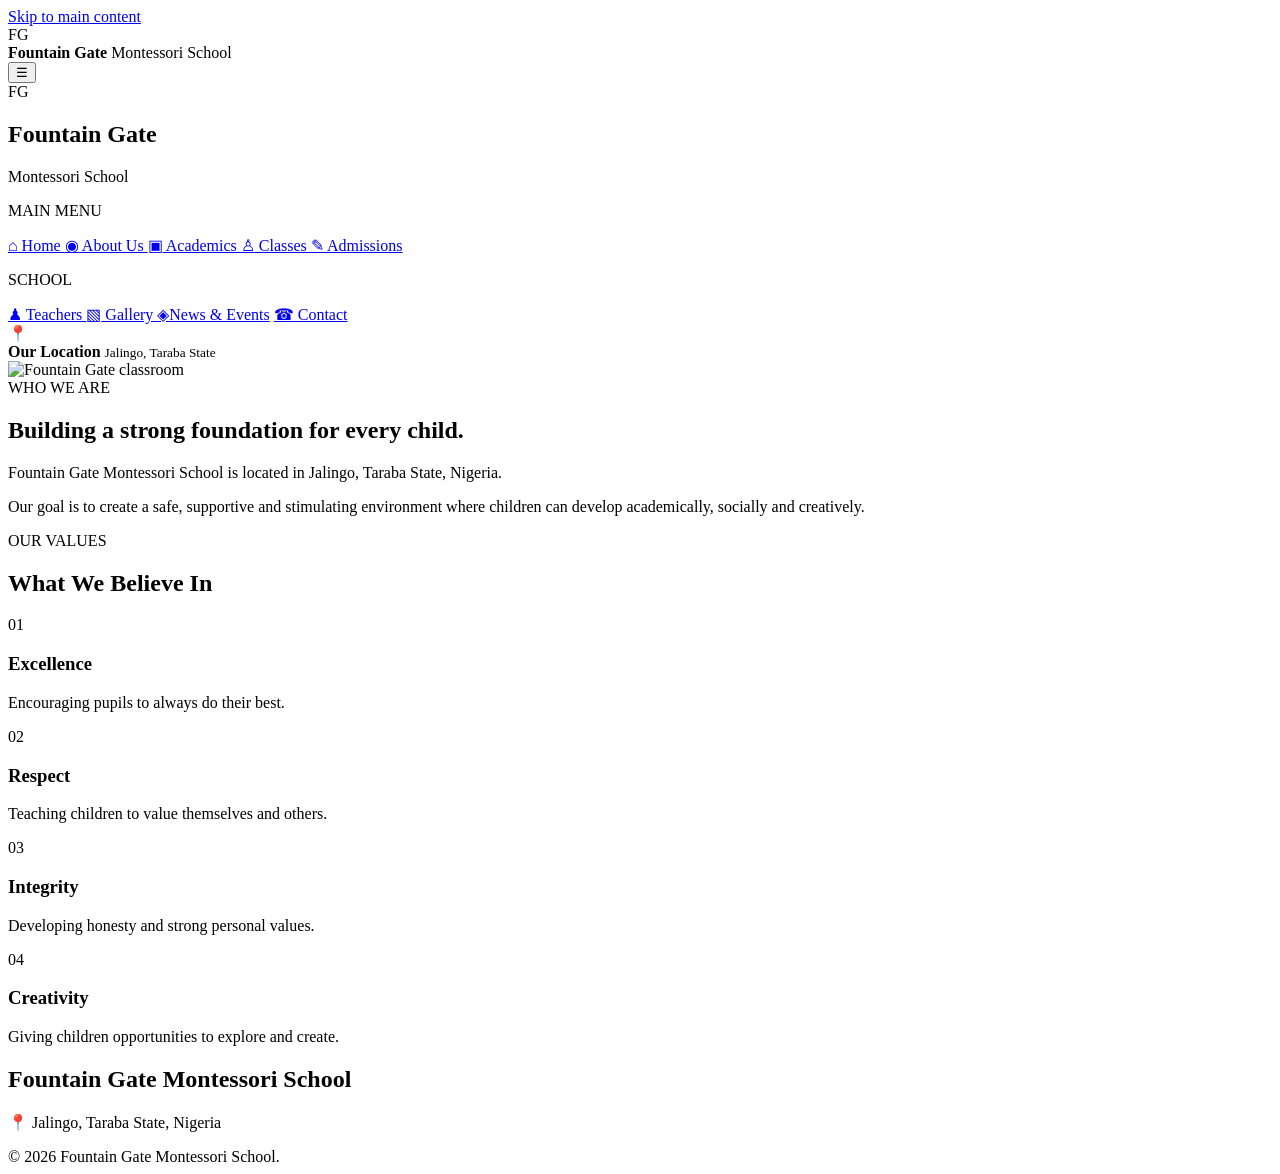
==== about.html @ 3d27c5d1 "Add files via upload" ====
<!DOCTYPE html>
<html lang="en">

<head>

    <meta charset="UTF-8">

    <meta name="viewport"
          content="width=device-width, initial-scale=1.0">

    <title>About Us | Fountain Gate Montessori School</title>

    <meta name="description" content="About Us: Fountain Gate Montessori School, Jalingo, Taraba State, Nigeria.">
<link rel="stylesheet" href="css/style.css">
<link rel="stylesheet" href="https://cdnjs.cloudflare.com/ajax/libs/font-awesome/6.5.2/css/all.min.css">
<link href="https://fonts.googleapis.com/css2?family=Poppins:wght@400;500;600;700;800&display=swap" rel="stylesheet">
</head>

<body>
<a class="skip" href="#main">Skip to main content</a>

<header class="mobile-header">

    <div class="mobile-logo">

        <div class="logo-box">FG</div>

        <div>
            <strong>Fountain Gate</strong>
            <span>Montessori School</span>
        </div>

    </div>

    <button type="button" class="menu-btn" id="menuBtn" aria-label="Open menu" aria-expanded="false" aria-controls="sidebar">
        ☰
    </button>

</header>


<aside class="sidebar" id="sidebar">

    <div class="sidebar-logo">

        <div class="sidebar-logo-icon">FG</div>

        <div>
            <h2>Fountain Gate</h2>
            <span>Montessori School</span>
        </div>

    </div>


    <nav class="sidebar-nav">

        <p class="nav-title">MAIN MENU</p>

        <a href="index.html" class="nav-item">
            <span class="nav-icon">⌂</span>
            Home
        </a>

        <a href="about.html" class="nav-item active">
            <span class="nav-icon">◉</span>
            About Us
        </a>

        <a href="academics.html" class="nav-item">
            <span class="nav-icon">▣</span>
            Academics
        </a>

        <a href="classes.html" class="nav-item">
            <span class="nav-icon">♙</span>
            Classes
        </a>

        <a href="admissions.html" class="nav-item">
            <span class="nav-icon">✎</span>
            Admissions
        </a>

        <p class="nav-title second-title">SCHOOL</p>

        <a href="teachers.html" class="nav-item">
            <span class="nav-icon">♟</span>
            Teachers
        </a>

        <a href="gallery.html" class="nav-item">
            <span class="nav-icon">▧</span>
            Gallery
        </a>
<a href="news-events.html" class="nav-item"><span class="nav-icon">◈</span><span>News &amp; Events</span></a>


        <a href="contact.html" class="nav-item">
            <span class="nav-icon">☎</span>
            Contact
        </a>

    </nav>


    <div class="sidebar-bottom">

        <div class="location-box">

            <span class="location-icon">📍</span>

            <div>
                <strong>Our Location</strong>
                <small>Jalingo, Taraba State</small>
            </div>

        </div>

    </div>

</aside>


<div class="overlay" id="overlay"></div>


<main class="main-content" id="main">

    <section class="section white-section">

        <div class="about-grid">

            <div class="about-image">

                <img loading="lazy" src="https://plus.unsplash.com/premium_photo-1680807869780-e0876a6f3cd5?w=500&auto=format&fit=crop&q=60&ixlib=rb-4.1.0&ixid=M3wxMjA3fDB8MHxzZWFyY2h8MXx8Y2xhc3Nyb29tfGVufDB8fDB8fHww"
                     alt="Fountain Gate classroom">

            </div>


            <div class="about-text">

                <span class="red-label">
                    WHO WE ARE
                </span>

                <h2>
                    Building a strong foundation
                    for every child.
                </h2>

                <p>
                    Fountain Gate Montessori School is
                    located in Jalingo, Taraba State,
                    Nigeria.
                </p>

                <p>
                    Our goal is to create a safe,
                    supportive and stimulating environment
                    where children can develop academically,
                    socially and creatively.
                </p>

            </div>

        </div>

    </section>


    <section class="section">

        <div class="section-heading">

            <span>OUR VALUES</span>

            <h2>
                What We Believe In
            </h2>

        </div>


        <div class="card-grid">

            <div class="info-card">
                <div class="card-icon">01</div>
                <h3>Excellence</h3>
                <p>
                    Encouraging pupils to always do
                    their best.
                </p>
            </div>

            <div class="info-card">
                <div class="card-icon">02</div>
                <h3>Respect</h3>
                <p>
                    Teaching children to value
                    themselves and others.
                </p>
            </div>

            <div class="info-card">
                <div class="card-icon">03</div>
                <h3>Integrity</h3>
                <p>
                    Developing honesty and strong
                    personal values.
                </p>
            </div>

            <div class="info-card">
                <div class="card-icon">04</div>
                <h3>Creativity</h3>
                <p>
                    Giving children opportunities
                    to explore and create.
                </p>
            </div>

        </div>

    </section>


    <footer>

        <div class="footer-inner">

            <h2>
                Fountain Gate Montessori School
            </h2>

            <p>
                📍 Jalingo, Taraba State, Nigeria
            </p>

        </div>

        <div class="copyright">
            © 2026 Fountain Gate Montessori School.
        </div>

    </footer>

</main>


<script src="js/script.js"></script>
</body>

</html>
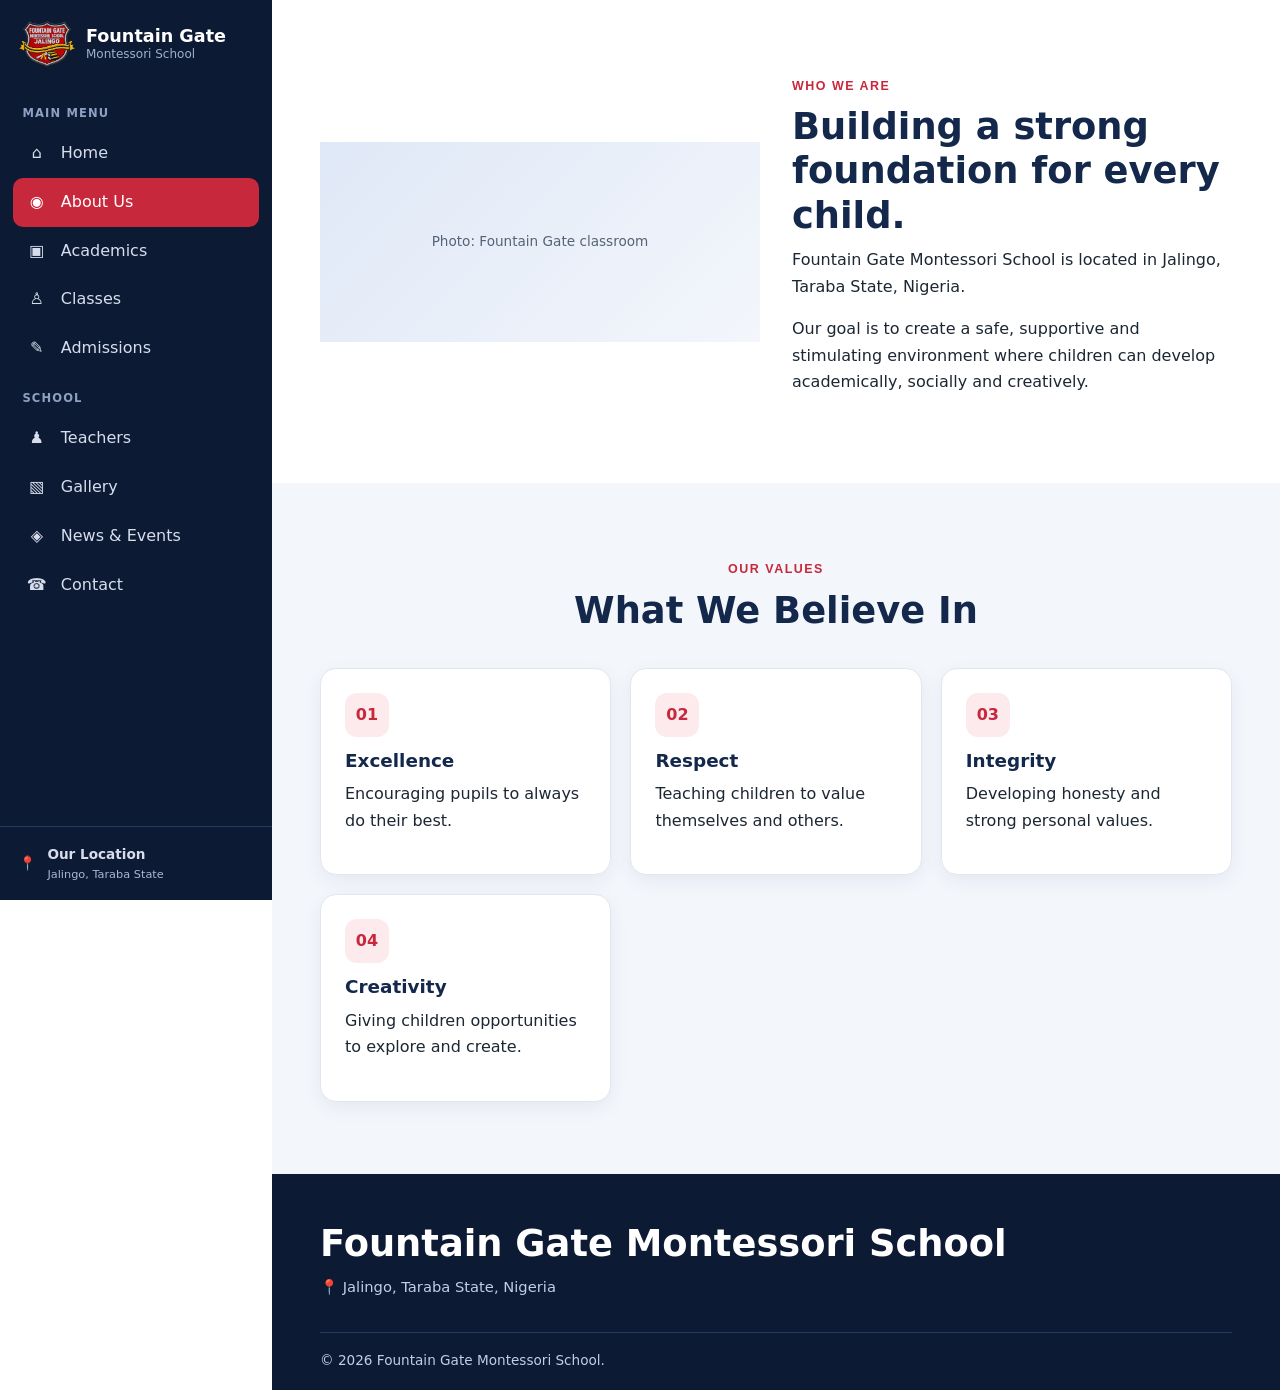
==== commit 3d37c5f3: "Add files via upload" ====
--- a/about.html
+++ b/about.html
@@ -14,6 +14,10 @@
 <link rel="stylesheet" href="css/style.css">
 <link rel="stylesheet" href="https://cdnjs.cloudflare.com/ajax/libs/font-awesome/6.5.2/css/all.min.css">
 <link href="https://fonts.googleapis.com/css2?family=Poppins:wght@400;500;600;700;800&display=swap" rel="stylesheet">
+<link rel="icon" href="images/favicon.ico" sizes="any">
+<link rel="icon" type="image/png" sizes="32x32" href="images/favicon-32.png">
+<link rel="apple-touch-icon" href="images/apple-touch-icon.png">
+<meta name="theme-color" content="#0d1a33">
 </head>
 
 <body>
@@ -23,7 +27,7 @@
 
     <div class="mobile-logo">
 
-        <div class="logo-box">FG</div>
+        <div class="logo-box"><img src="images/logo.png" alt="" width="54" height="45"></div>
 
         <div>
             <strong>Fountain Gate</strong>
@@ -43,7 +47,7 @@
 
     <div class="sidebar-logo">
 
-        <div class="sidebar-logo-icon">FG</div>
+        <div class="sidebar-logo-icon"><img src="images/logo.png" alt="" width="54" height="45"></div>
 
         <div>
             <h2>Fountain Gate</h2>
--- a/css/style.css
+++ b/css/style.css
@@ -0,0 +1,167 @@
+/* ============================================================
+   FOUNTAIN GATE MONTESSORI SCHOOL: one stylesheet for all pages
+   Change brand colors in :root. Everything else follows.
+   ============================================================ */
+:root{--navy:#14284b;--navy2:#0d1a33;--red:#c8283c;--soft:#f3f6fb;--line:#e1e7f0;--ink:#1c2733;--muted:#566377;--w:272px;--r:16px}
+*{box-sizing:border-box}
+html{scroll-behavior:smooth;scroll-padding-top:80px}
+body{margin:0;font:400 1rem/1.65 Poppins,system-ui,sans-serif;color:var(--ink);background:#fff}
+img{max-width:100%;display:block}
+a{color:inherit}
+h1,h2,h3,h4{line-height:1.2;margin:0 0 .6rem;color:var(--navy)}
+h1{font-size:clamp(2rem,5vw,3.3rem);font-weight:800}
+h2{font-size:clamp(1.5rem,3.5vw,2.3rem);font-weight:700}
+h3{font-size:1.15rem;font-weight:600}
+p{margin:0 0 1rem}
+:focus-visible{outline:3px solid var(--red);outline-offset:2px}
+.skip{position:absolute;left:-999px;top:0;z-index:300;background:var(--red);color:#fff;padding:.6rem 1rem}
+.skip:focus{left:0}
+
+/* ---------- mobile header, sidebar, overlay ---------- */
+.mobile-header{position:sticky;top:0;z-index:60;display:flex;justify-content:space-between;align-items:center;padding:.6rem 1rem;background:#fff;border-bottom:1px solid var(--line)}
+.mobile-logo,.sidebar-logo,.footer-logo{display:flex;gap:.7rem;align-items:center;line-height:1.25}
+.mobile-logo span,.sidebar-logo span,.footer-logo span{display:block;font-size:.75rem;color:var(--muted)}
+.logo-box,.sidebar-logo-icon,.footer-logo-icon,.footer-logo-box{display:grid;place-items:center;min-width:42px;height:42px;padding:0 .4rem;border-radius:12px;background:var(--red);color:#fff;font-weight:800;font-size:.85rem}
+.sidebar{position:fixed;inset:0 auto 0 0;width:var(--w);max-width:85vw;background:var(--navy2);color:#d6deee;z-index:80;display:flex;flex-direction:column;transform:translateX(-100%);transition:transform .25s;overflow-y:auto}
+.sidebar.open{transform:none}
+.overlay{position:fixed;inset:0;background:rgba(0,0,0,.5);z-index:70;display:none}
+.overlay.show{display:block}
+.sidebar-logo{padding:1.3rem 1.2rem}
+.sidebar-logo h2{color:#fff;font-size:1.1rem;margin:0}
+.sidebar-logo span{color:#9fb0cf}
+.sidebar-nav{padding:0 .8rem;flex:1}
+.nav-title{font-size:.72rem;letter-spacing:.1em;text-transform:uppercase;color:#8ea0c4;margin:1rem .6rem .4rem;font-weight:600}
+.nav-item{display:flex;align-items:center;gap:.8rem;padding:.7rem .8rem;border-radius:10px;text-decoration:none;color:#d6deee;font-weight:500}
+.nav-item:hover{background:#1c3260}
+.nav-item.active{background:var(--red);color:#fff}
+.nav-icon{width:1.4rem;text-align:center}
+.sidebar-bottom{padding:1rem 1.2rem;border-top:1px solid #243a66;font-size:.85rem}
+.sidebar .location-box{display:flex;gap:.7rem;align-items:center}
+.sidebar small,.sidebar-year{display:block;color:#a9b8d6}
+@media(min-width:992px){.sidebar{transform:none}.mobile-header,.overlay{display:none!important}.main-content{margin-left:var(--w)}}
+
+/* ---------- sections ---------- */
+main>section{padding:clamp(2.5rem,6vw,4.5rem) clamp(1rem,4vw,3rem)}
+.section{background:var(--soft)}
+.white-section{background:#fff}
+.section-heading{text-align:center;max-width:680px;margin:0 auto 2.2rem}
+.section-heading p{color:var(--muted)}
+.small-heading,.red-label,.section-heading>span,.footer-label,[class$="-text"]>span:first-child,[class$="-info"]>span:first-child,[class$="-content"]>span:first-child,[class$="-box"]>div>span:first-child{display:inline-block;color:var(--red);font:700 .78rem/1 Poppins,sans-serif;letter-spacing:.12em;margin-bottom:.8rem}
+[class$="-container"],.about-grid{max-width:1100px;margin:0 auto;display:grid;grid-template-columns:repeat(auto-fit,minmax(300px,1fr));gap:2rem;align-items:center}
+.card-grid,[class$="-grid"]:not(.about-grid){display:grid;gap:1.2rem;grid-template-columns:repeat(auto-fit,minmax(240px,1fr));max-width:1100px;margin:0 auto}
+[class$="-list"]{display:grid;gap:.8rem;max-width:1100px;margin:0 auto}
+ul[class$="-list"]{list-style:none;padding:0}
+.about-image img{border-radius:var(--r);width:100%;aspect-ratio:4/3;object-fit:cover}
+
+/* ---------- heroes ---------- */
+section[class$="-hero"]{background:linear-gradient(135deg,var(--navy2),var(--navy) 60%,#27437a);color:#e9eefb;padding:clamp(3rem,8vw,6rem) clamp(1rem,4vw,3rem)}
+section[class$="-hero"]>div{max-width:1100px;margin:auto}
+section[class$="-hero"] h1{color:#fff}
+section[class$="-hero"] strong{color:#ff9aa7}
+section[class$="-hero"] p{max-width:60ch;color:#d3ddf2}
+.hero{background:linear-gradient(135deg,#eaf0fa,#fff)}
+.hero-content{max-width:1100px;margin:auto;display:grid;grid-template-columns:repeat(auto-fit,minmax(300px,1fr));gap:2.5rem;align-items:center}
+.hero h1 span{display:block;color:var(--red)}
+.hero-buttons,.hero-details,.cta-buttons,.application-actions,.quick-actions,.gallery-actions,.news-actions{display:flex;flex-wrap:wrap;gap:.8rem;margin-top:1.4rem}
+.hero-details{color:var(--muted);font-size:.92rem;gap:1.4rem}
+.hero-image{position:relative}
+.hero-image img{border-radius:24px;width:100%;aspect-ratio:4/3;object-fit:cover}
+.hero-floating-card{position:absolute;left:1rem;bottom:-1rem;display:flex;gap:.7rem;align-items:center;background:#fff;padding:.8rem 1.1rem;border:0;border-radius:14px;box-shadow:0 10px 30px rgba(20,40,75,.18)}
+.hero-floating-card small{display:block;color:var(--muted)}
+.star{color:var(--red);font-size:1.5rem}
+
+/* ---------- buttons ---------- */
+[class*="btn"],[class$="button"],.cta-apply,.cta-contact,.quick-phone,.quick-email{display:inline-flex;align-items:center;justify-content:center;gap:.5rem;padding:.8rem 1.5rem;border-radius:999px;border:2px solid var(--red);background:var(--red);color:#fff;font:600 .95rem Poppins,sans-serif;text-decoration:none;cursor:pointer;transition:transform .15s,background .15s}
+[class*="btn"]:hover,[class$="button"]:hover,.quick-phone:hover,.quick-email:hover{transform:translateY(-2px);background:#a91f31}
+.quick-phone:hover,.quick-email:hover{color:#fff}
+[class*="outline"]{background:transparent;color:var(--navy);border-color:var(--navy)}
+[class*="outline"]:hover{background:var(--navy);color:#fff}
+.white-btn,.phone-button,.quick-phone,.quick-email,.cta-contact{background:#fff;color:var(--navy);border-color:#fff}
+.menu-btn{width:44px;height:44px;padding:0;font-size:1.3rem;background:#fff;color:var(--navy);border:1px solid var(--line);border-radius:10px}
+.menu-btn:hover{background:var(--soft);transform:none}
+.map-btn{margin-top:1rem}
+
+/* ---------- cards ---------- */
+.info-card,[class$="-card"]{background:#fff;border:1px solid var(--line);border-radius:var(--r);padding:1.5rem;box-shadow:0 6px 20px rgba(20,40,75,.06)}
+.news-card,.teacher-card{padding:0;overflow:hidden}
+.news-content,.teacher-info{padding:1.3rem}
+.news-image img,.teacher-image img{width:100%;height:210px;object-fit:cover}
+.teacher-image{background:var(--soft);min-height:120px}
+.teacher-role,.news-category{display:inline-block;color:var(--red);font-weight:600;font-size:.85rem}
+.teacher-tags{display:flex;flex-wrap:wrap;gap:.4rem}
+.teacher-tags span{background:#eef3fb;padding:.2rem .7rem;border-radius:99px;font-size:.78rem}
+.card-icon,[class$="-number"],.learning-icon,.requirement-icon,.event-icon{display:inline-grid;place-items:center;min-width:44px;height:44px;padding:0 .5rem;border-radius:12px;background:#fdeaed;color:var(--red);font-weight:700;margin-bottom:.8rem}
+.stat-number,.anniversary-number{display:block;background:none;height:auto;padding:0;font-size:2.2rem;font-weight:800}
+.requirement-item,.value-item{display:flex;gap:.9rem;align-items:flex-start}
+.event-card{display:grid;grid-template-columns:90px 1fr;gap:1.2rem;align-items:center}
+.event-date{background:var(--navy);color:#fff;border-radius:14px;text-align:center;padding:.7rem}
+.event-date strong{display:block;font-size:1.6rem;line-height:1.1}
+.event-date span{font-size:.7rem;letter-spacing:.08em}
+.events-list{max-width:900px}
+
+/* ---------- gallery ---------- */
+.gallery-container{display:grid;grid-template-columns:repeat(auto-fill,minmax(250px,1fr));grid-auto-rows:240px;gap:1rem}
+.gallery-item{position:relative;overflow:hidden;border-radius:var(--r);background:var(--soft);cursor:zoom-in}
+.gallery-item.large{grid-column:span 2}
+@media(max-width:600px){.gallery-item.large{grid-column:auto}}
+.gallery-item img{width:100%;height:100%;object-fit:cover;transition:transform .4s}
+.gallery-item:hover img{transform:scale(1.05)}
+.gallery-overlay{position:absolute;inset:auto 0 0 0;padding:1rem;color:#fff;background:linear-gradient(transparent,rgba(8,16,36,.88))}
+.gallery-overlay h3{color:#fff;margin:0}
+.gallery-overlay p{margin:0;font-size:.85rem}
+.gallery-overlay span{font-size:.75rem;opacity:.85}
+.img-missing{display:grid;place-items:center;width:100%;height:100%;min-height:200px;background:linear-gradient(135deg,#dfe8f7,#f3f6fb);color:var(--muted);font-size:.85rem;text-align:center;padding:1rem;border-radius:inherit}
+.lightbox{position:fixed;inset:0;background:rgba(5,10,25,.93);display:none;place-items:center;z-index:300;padding:1rem}
+.lightbox.show{display:grid}
+.lightbox img{max-height:85vh;max-width:95vw;border-radius:12px}
+.lightbox button{position:absolute;top:1rem;right:1rem;width:44px;height:44px;border-radius:50%;border:0;background:#fff;color:var(--navy);font-size:1.6rem;cursor:pointer}
+.life-points{display:grid;grid-template-columns:repeat(2,1fr);gap:1rem}
+.life-points>div{background:rgba(255,255,255,.1);padding:1rem;border-radius:12px}
+.life-points strong{display:block;color:#ff9aa7}
+
+/* ---------- dark call-to-action boxes ---------- */
+[class$="cta-box"],.application-box,.quick-contact-container,.school-life-container{background:var(--navy);color:#dbe4f7;border-radius:24px;padding:clamp(1.5rem,4vw,3rem)}
+[class$="cta-box"],.application-box{max-width:1100px;margin:0 auto;display:grid;grid-template-columns:repeat(auto-fit,minmax(280px,1fr));gap:1.5rem;align-items:center}
+[class$="cta-box"] h2,.application-box h2,.quick-contact-container h2,.school-life-container h2{color:#fff}
+[class$="cta-box"] span:first-child,.application-box span:first-child,.quick-contact-container span:first-child,.school-life-container span:first-child{color:#ff9aa7}
+[class$="cta-box"] [class*="outline"],.application-box [class*="outline"],section[class$="-hero"] [class*="outline"]{color:#fff;border-color:#fff}
+[class$="cta-box"] [class*="outline"]:hover,section[class$="-hero"] [class*="outline"]:hover{background:#fff;color:var(--navy)}
+section[class$="-hero"] span:first-child{color:#ff9aa7}
+
+/* ---------- contact & forms ---------- */
+.contact-form{display:grid;gap:1rem}
+.form-row{display:grid;grid-template-columns:repeat(auto-fit,minmax(220px,1fr));gap:1rem}
+.form-group label{display:block;font-weight:600;margin-bottom:.3rem;font-size:.92rem}
+input,select,textarea{width:100%;font:inherit;padding:.75rem .9rem;border:2px solid var(--line);border-radius:12px;background:#fff;color:var(--ink)}
+input:focus,select:focus,textarea:focus{border-color:var(--navy);outline:3px solid rgba(200,40,60,.25);outline-offset:0}
+.form-group.invalid input,.form-group.invalid select,.form-group.invalid textarea{border-color:#b3261e}
+.err{color:#b3261e;font-size:.85rem;margin:.25rem 0 0}
+.req{color:#b3261e}
+.form-status{padding:.9rem 1rem;border-radius:12px;font-weight:500}
+.form-status[hidden]{display:none}
+.form-status.ok{background:#e3f5e8;color:#12401f}
+.form-status.bad{background:#fbe3e1;color:#6b1410}
+.form-status.info{background:#e6eefb;color:#14284b}
+.location-box-large{background:var(--soft);border-radius:var(--r);padding:1.5rem}
+.location-details>div{display:flex;gap:.9rem;margin-bottom:1rem}
+.location-details i{color:var(--red);margin-top:.35rem}
+.location-details p{margin:0;overflow-wrap:anywhere}
+.location-placeholder{display:grid;place-items:center;gap:.4rem;min-height:130px;background:#dfe8f7;border-radius:12px;color:var(--navy);font-weight:600}
+
+/* ---------- footers ---------- */
+footer{background:var(--navy2);color:#c3cee6;padding:3rem clamp(1rem,4vw,3rem) 1.2rem;font-size:.92rem}
+footer h2,footer h3,footer h4{color:#fff}
+footer a{text-decoration:none;color:#c3cee6}
+footer a:hover{color:#fff;text-decoration:underline}
+footer span{color:#a9b8d6}
+.footer-container,.footer-inner{align-items:start}
+.footer-container{grid-template-columns:repeat(auto-fit,minmax(200px,1fr))}
+.footer-column{display:flex;flex-direction:column;gap:.5rem}
+.footer-socials{display:flex;gap:.6rem}
+.footer-socials a{display:grid;place-items:center;width:40px;height:40px;border-radius:50%;background:#1c3260}
+.footer-bottom,.copyright{max-width:1100px;margin:2rem auto 0;padding-top:1rem;border-top:1px solid #243a66;display:flex;flex-wrap:wrap;justify-content:space-between;gap:.5rem;font-size:.85rem}
+@media(prefers-reduced-motion:reduce){*{transition:none!important;scroll-behavior:auto!important}}
+
+/* school logo badge */
+.logo-box,.sidebar-logo-icon,.footer-logo-icon{background:none;padding:0;min-width:0;width:auto;height:auto;overflow:visible}
+.logo-box img,.sidebar-logo-icon img,.footer-logo-icon img{display:block;height:46px;width:auto}
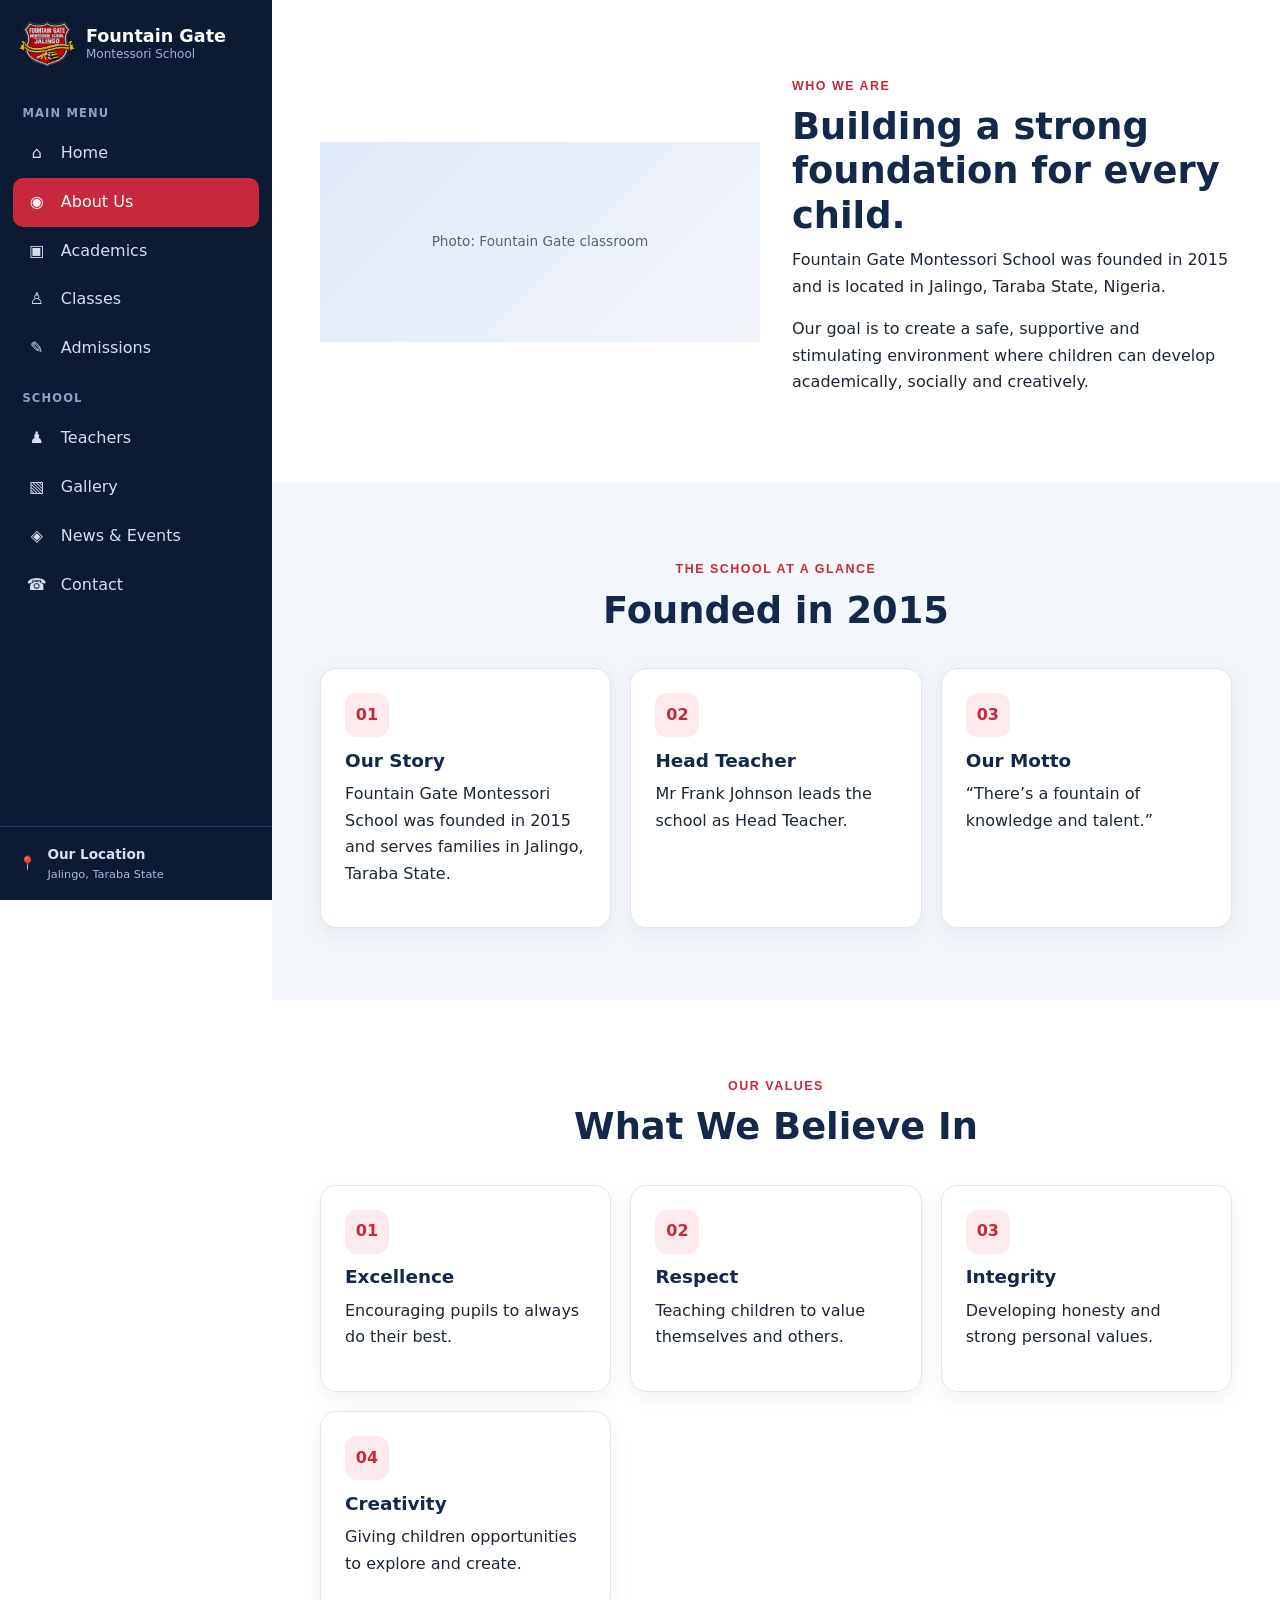
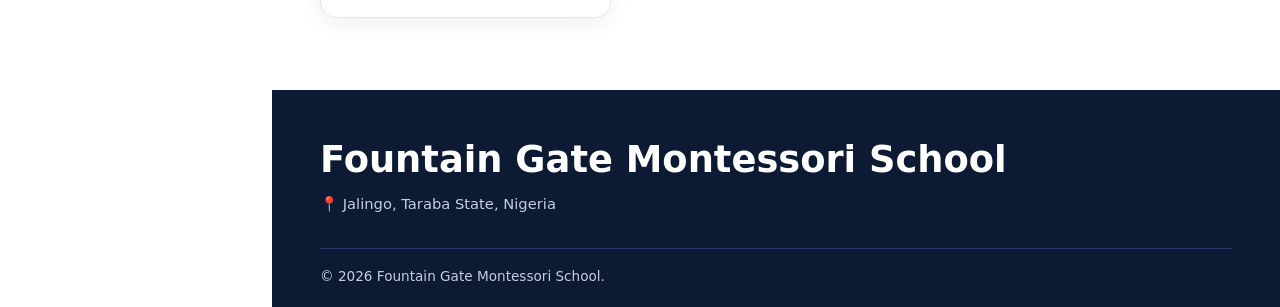
==== commit 18c26c12: "Add files via upload" ====
--- a/about.html
+++ b/about.html
@@ -155,9 +155,7 @@
                 </h2>
 
                 <p>
-                    Fountain Gate Montessori School is
-                    located in Jalingo, Taraba State,
-                    Nigeria.
+                    Fountain Gate Montessori School was founded in 2015 and is located in Jalingo, Taraba State, Nigeria.
                 </p>
 
                 <p>
@@ -174,7 +172,39 @@
     </section>
 
 
-    <section class="section">
+    <section class="section" id="facts">
+
+        <div class="section-heading">
+            <span>THE SCHOOL AT A GLANCE</span>
+            <h2>Founded in 2015</h2>
+        </div>
+
+        <div class="card-grid">
+
+            <div class="info-card">
+                <div class="card-icon">01</div>
+                <h3>Our Story</h3>
+                <p>Fountain Gate Montessori School was founded in 2015 and serves families in Jalingo, Taraba State.</p>
+            </div>
+
+            <div class="info-card">
+                <div class="card-icon">02</div>
+                <h3>Head Teacher</h3>
+                <p>Mr Frank Johnson leads the school as Head Teacher.</p>
+            </div>
+
+            <div class="info-card">
+                <div class="card-icon">03</div>
+                <h3>Our Motto</h3>
+                <p>&ldquo;There&rsquo;s a fountain of knowledge and talent.&rdquo;</p>
+            </div>
+
+        </div>
+
+    </section>
+
+
+    <section class="white-section section">
 
         <div class="section-heading">
 
--- a/css/style.css
+++ b/css/style.css
@@ -165,3 +165,23 @@
 /* school logo badge */
 .logo-box,.sidebar-logo-icon,.footer-logo-icon{background:none;padding:0;min-width:0;width:auto;height:auto;overflow:visible}
 .logo-box img,.sidebar-logo-icon img,.footer-logo-icon img{display:block;height:46px;width:auto}
+
+.class-age{color:var(--red);font-weight:600;font-size:.85rem;margin:-.2rem 0 .6rem}
+
+/* admissions: checklist and FAQ */
+.documents-section{background:#fff}
+.faq-section{background:var(--soft)}
+.check-list{margin:.4rem 0 0;padding:0;list-style:none;display:grid;gap:.6rem}
+.check-list li{position:relative;padding-left:1.7rem}
+.check-list li::before{content:"\2713";position:absolute;left:0;top:0;color:var(--red);font-weight:800}
+.school-btn,.school-btn-outline{display:inline-flex;align-items:center;justify-content:center;padding:.7rem 1.3rem;border-radius:999px;border:2px solid var(--red);background:var(--red);color:#fff;font:600 .9rem Poppins,sans-serif;text-decoration:none}
+.school-btn-outline{background:transparent;color:var(--navy);border-color:var(--navy)}
+.school-btn:hover{background:#a91f31}
+.school-btn-outline:hover{background:var(--navy);color:#fff}
+.faq-list{max-width:820px}
+.faq-list details{background:#fff;border:1px solid var(--line);border-radius:var(--r);padding:0 1.3rem}
+.faq-list summary{cursor:pointer;padding:1.1rem 0;font-weight:600;color:var(--navy);list-style:none;display:flex;justify-content:space-between;gap:1rem}
+.faq-list summary::-webkit-details-marker{display:none}
+.faq-list summary::after{content:"+";color:var(--red);font-size:1.4rem;line-height:1}
+.faq-list details[open] summary::after{content:"\2212"}
+.faq-list details p{color:var(--muted);margin:0 0 1.1rem}
